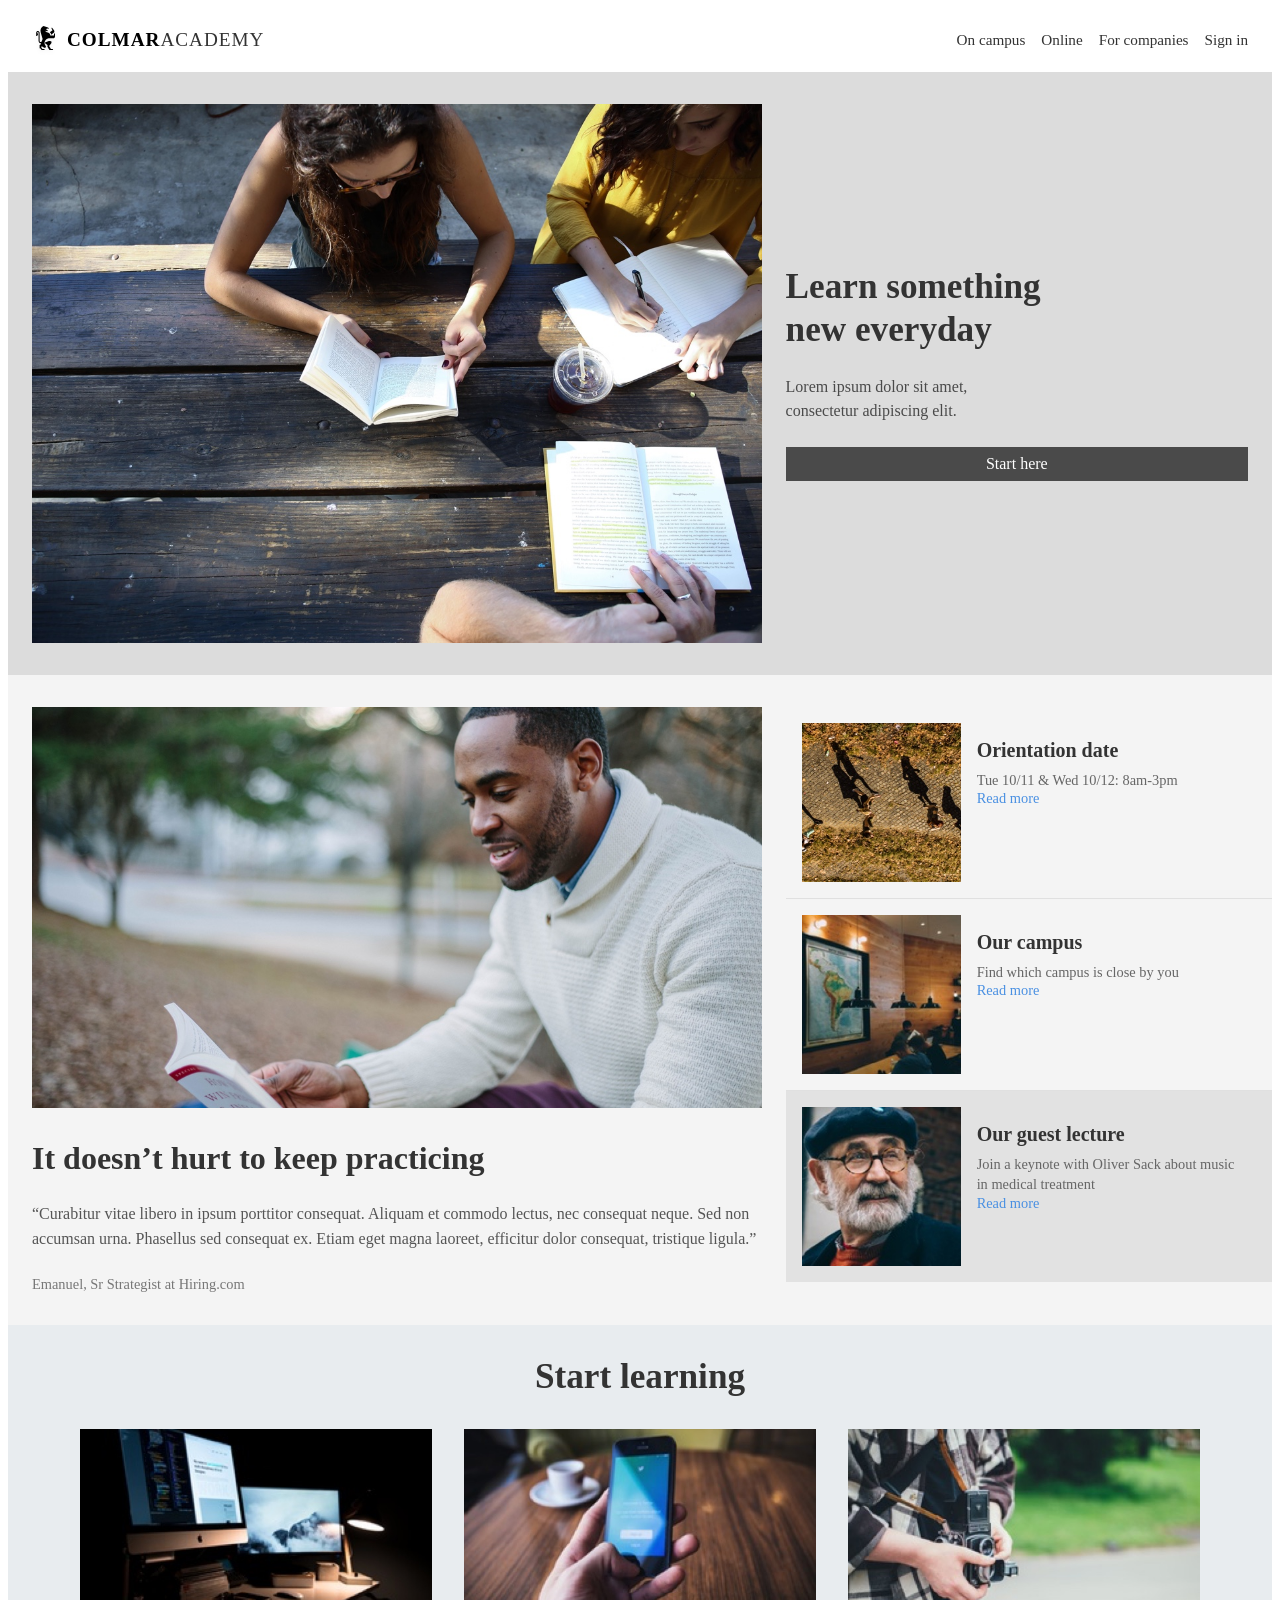
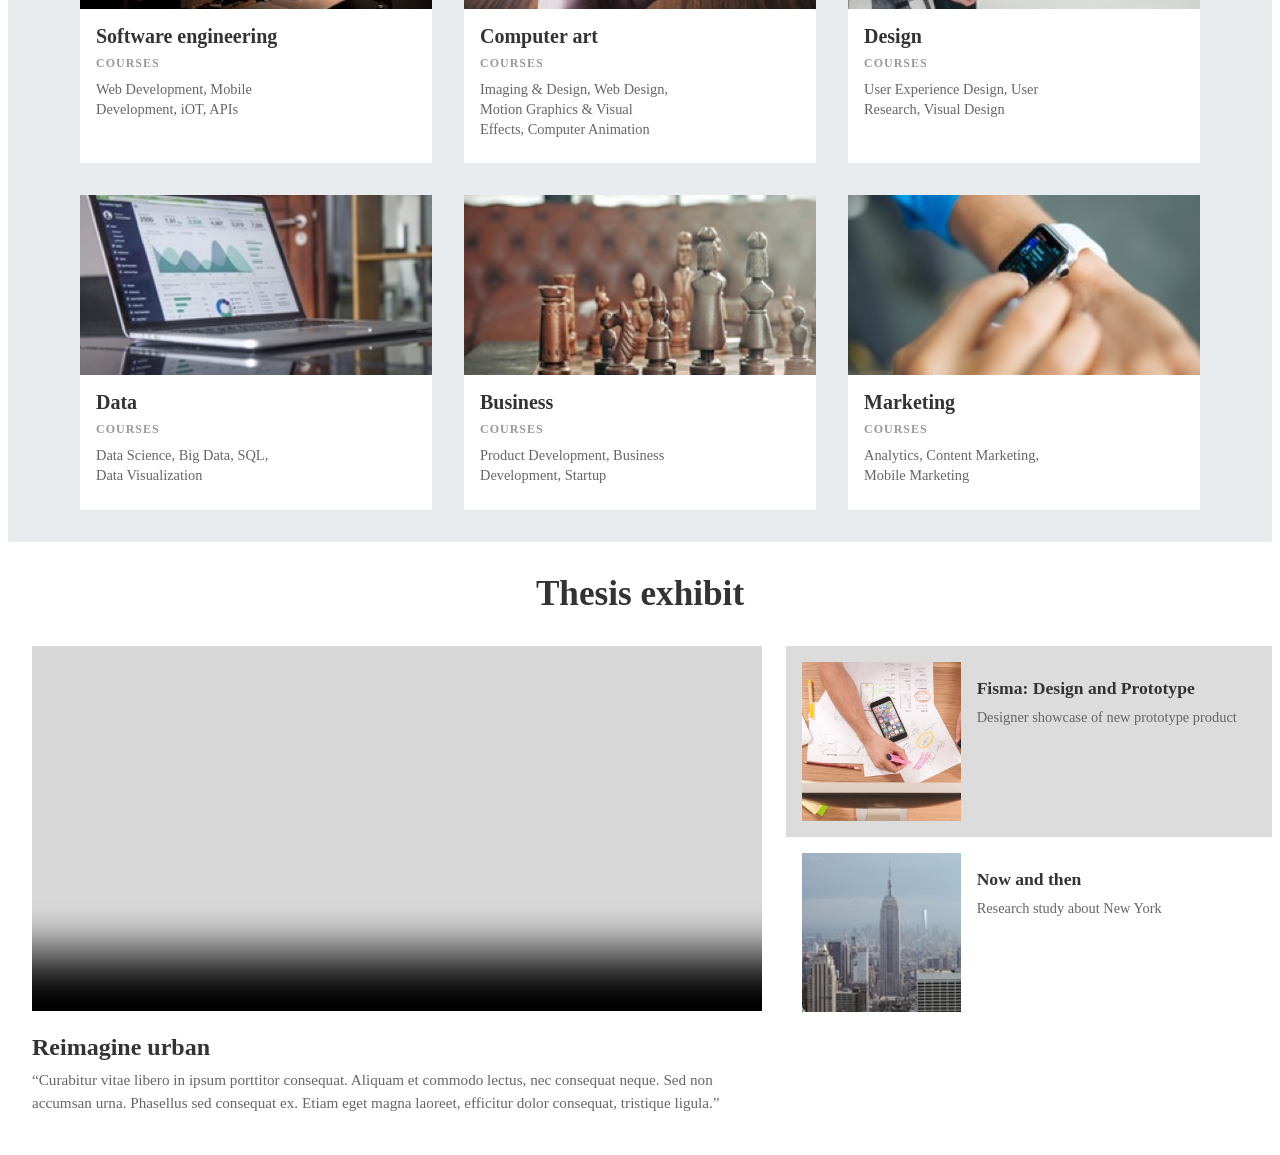
==== Colmar-Academy/index.html @ 50217c03 "24Jul'26 commit" ====
<!DOCTYPE html>
<html lang="en">
<link rel="stylesheet" href="style.css">
<head>
    <meta charset="UTF-8">
    <meta name="viewport" content="width=device-width, initial-scale=1.0">
    <title>Colmar Academy</title>
</head>
<body>
<header class="header">
  <div class="header-logo">
    <img src="images/ic-logo.svg" alt="Colmar Academy Logo">
    <span><strong>COLMAR</strong>ACADEMY</span>
  </div>

  <nav class="header-nav">
    <a href="#">On campus</a>
    <a href="#">Online</a>
    <a href="#">For companies</a>
    <a href="#">Sign in</a>
  </nav>
</header>

<!--====================================================================-->
<!--This parts is main.-->
<!--====================================================================-->
<main>

    <!-- First section call class hero -->
    <section class="hero">
  <div class="hero-image">
    <img src="images/banner.jpg" alt="Learn something new everyday">
  </div>
  <div class="hero-content">
    <h1>Learn something<br>new everyday</h1>
    <p>Lorem ipsum dolor sit amet,<br>consectetur adipiscing elit.</p>
    <a href="#" class="hero-btn">Start here</a>
  </div>
</section>
<!--==================================================================-->
<!-- Second section call class information -->
<!--==================================================================-->
<section class="information">
  <!-- ส่วนฝั่งซ้าย (ขนาด 60%) -->
  <div class="info-main">
    <div class="main-image">
      <img src="images/information-main.jpg" alt="It doesn't hurt to keep practicing">
    </div>
    <div class="main-content">
      <h2>It doesn’t hurt to keep practicing</h2>
      <p class="quote">
        “Curabitur vitae libero in ipsum porttitor consequat. Aliquam et commodo lectus, 
        nec consequat neque. Sed non accumsan urna. Phasellus sed consequat ex. Etiam 
        eget magna laoreet, efficitur dolor consequat, tristique ligula.”
      </p>
      <p class="author">Emanuel, Sr Strategist at Hiring.com</p>
    </div>
  </div>

  <!-- ส่วนฝั่งขวา (ขนาด 40%) -->
  <div class="info-sidebar">
    <!-- การ์ดย่อยที่ 1 -->
    <div class="info-card">
      <div class="card-image">
        <img src="images/information-orientation.jpg" alt="Orientation date">
      </div>
      <div class="card-content">
        <h3>Orientation date</h3>
        <p>Tue 10/11 & Wed 10/12: 8am-3pm</p>
        <a href="#">Read more</a>
      </div>
    </div>

    <!-- การ์ดย่อยที่ 2 -->
    <div class="info-card">
      <div class="card-image">
        <img src="images/information-campus.jpg" alt="Our campus">
      </div>
      <div class="card-content">
        <h3>Our campus</h3>
        <p>Find which campus is close by you</p>
        <a href="#">Read more</a>
      </div>
    </div>

    <!-- การ์ดย่อยที่ 3 -->
    <div class="info-card">
      <div class="card-image">
        <img src="images/information-guest-lecture.jpg" alt="Our guest lecture">
      </div>
      <div class="card-content">
        <h3>Our guest lecture</h3>
        <p>Join a keynote with Oliver Sack about music in medical treatment</p>
        <a href="#">Read more</a>
      </div>
    </div>
  </div>
</section>


<!--==================================================================-->
<!-- Third section call class courses -->    
<section class="courses">
  <h2>Start learning</h2>

  <div class="courses-grid">
    <!-- คอร์สที่ 1 -->
    <div class="course-card">
      <img src="images/course-software.jpg" alt="Software engineering">
      <div class="card-content">
        <h3>Software engineering</h3>
        <span class="category">COURSES</span>
        <p>Web Development, Mobile Development, iOT, APIs</p>
      </div>
    </div>

    <!-- คอร์สที่ 2 -->
    <div class="course-card">
      <img src="images/course-computer-art.jpg" alt="Computer art">
      <div class="card-content">
        <h3>Computer art</h3>
        <span class="category">COURSES</span>
        <p>Imaging & Design, Web Design, Motion Graphics & Visual Effects, Computer Animation</p>
      </div>
    </div>

    <!-- คอร์สที่ 3 -->
    <div class="course-card">
      <img src="images/course-design.jpg" alt="Design">
      <div class="card-content">
        <h3>Design</h3>
        <span class="category">COURSES</span>
        <p>User Experience Design, User Research, Visual Design</p>
      </div>
    </div>

    <!-- คอร์สที่ 4 -->
    <div class="course-card">
      <img src="images/course-data.jpg" alt="Data">
      <div class="card-content">
        <h3>Data</h3>
        <span class="category">COURSES</span>
        <p>Data Science, Big Data, SQL, Data Visualization</p>
      </div>
    </div>

    <!-- คอร์สที่ 5 -->
    <div class="course-card">
      <img src="images/course-business.jpg" alt="Business">
      <div class="card-content">
        <h3>Business</h3>
        <span class="category">COURSES</span>
        <p>Product Development, Business Development, Startup</p>
      </div>
    </div>

    <!-- คอร์สที่ 6 -->
    <div class="course-card">
      <img src="images/course-marketing.jpg" alt="Marketing">
      <div class="card-content">
        <h3>Marketing</h3>
        <span class="category">COURSES</span>
        <p>Analytics, Content Marketing, Mobile Marketing</p>
      </div>
    </div>
  </div>
</section>



<!--==================================================================-->        
<!-- Fourth section call class thesis -->    
 
<section class="thesis">
  <h2>Thesis exhibit</h2>

  <div class="thesis-container">
    <!-- ฝั่งซ้าย: วิดีโอหลักและรายละเอียด (60%) -->
    <div class="thesis-main">
      <div class="video-wrapper">
        <video controls poster="images/video-placeholder.jpg">
          <source src="vdo/thesis.mp4" type="video/mp4">
          Your browser does not support the video tag.
        </video>
      </div>
      <div class="thesis-main-content">
        <h3>Reimagine urban</h3>
        <p>
          “Curabitur vitae libero in ipsum porttitor consequat. Aliquam et commodo lectus, 
          nec consequat neque. Sed non accumsan urna. Phasellus sed consequat ex. Etiam 
          eget magna laoreet, efficitur dolor consequat, tristique ligula.”
        </p>
      </div>
    </div>

    <!-- ฝั่งขวา: รายการการ์ดย่อย (40%) -->
    <div class="thesis-sidebar">
      <!-- การ์ดที่ 1 (Active/Highlighted ในภาพ) -->
      <div class="thesis-card active">
        <div class="card-image">
          <img src="images/thesis-fisma.jpg" alt="Fisma: Design and Prototype">
        </div>
        <div class="card-content">
          <h4>Fisma: Design and Prototype</h4>
          <p>Designer showcase of new prototype product</p>
        </div>
      </div>

      <!-- การ์ดที่ 2 -->
      <div class="thesis-card">
        <div class="card-image">
          <img src="images/thesis-now-and-then.jpg" alt="Now and then">
        </div>
        <div class="card-content">
          <h4>Now and then</h4>
          <p>Research study about New York</p>
        </div>
      </div>
    </div>
  </div>
</section>

    </main>



    

<!--=================================================-->
<!--Bottom part of the page.--> 
<!--=================================================-->   
    <!-- Footer section call class footer -->
    <footer>
        <div></div>
    </footer>
</body>
</html>
---- Colmar-Academy/style.css ----
/* คอนเทนเนอร์หลัก (.header) */
.header {
  display: flex;
  justify-content: space-between; /* แยกฝั่งซ้าย (Logo) และฝั่งขวา (Nav) ออกจากกัน */
  align-items: center;            /* จัดให้อยู่ตรงกลางตามแนวตั้ง */
  height: 64px;                   /* กำหนดความสูง 64px ตามสเปก */
  padding: 0 24px;                /* ระยะขอบซ้าย-ขวา 24px */
  background-color: #ffffff;
  box-sizing: border-box;
}

/* ฝั่งซ้าย: โลโก้ */
.header-logo {
  display: flex;
  align-items: center;
  height: 32px;                   /* กำหนดความสูงพื้นที่โลโก้ 32px */
  gap: 8px;                       /* ระยะห่างระหว่างไอคอนกับข้อความ */
}

.header-logo img {
  height: 100%;                   /* ให้ไอคอนขยายเต็มความสูง 32px */
  width: auto;
}

.header-logo span {
  font-size: 1.2rem;
  color: #333333;
  letter-spacing: 1px;
}

.header-logo strong {
  font-weight: 800;
  color: #000000;
}

/* ฝั่งขวา: เมนู */
.header-nav {
  display: flex;
  align-items: center;
  gap: 16px;                      /* ระยะห่างระหว่างแต่ละเมนู 16px ตามภาพ */
}

.header-nav a {
  text-decoration: none;
  color: #333333;
  font-size: 0.95rem;
  transition: color 0.2s ease;
}

.header-nav a:hover {
  color: #000000;
}

/*================================================================*/
/* คอนเทนเนอร์หลัก (.hero) */
.hero {
  display: flex;
  align-items: center;
  background-color: #dcdcdc;    /* สีพื้นหลังเทาอ่อนตามภาพ */
  padding: 32px 24px;           /* บน-ล่าง 32px, ซ้าย-ขวา 24px */
  gap: 24px;                    /* ระยะห่างระหว่างรูปกับเนื้อหา 24px */
  box-sizing: border-box;
}

/* ส่วนรูปภาพฝั่งซ้าย (60%) */
.hero-image {
  flex: 0 0 60%;                /* กำหนดความกว้าง 60% */
  max-width: 60%;
}

.hero-image img {
  width: 100%;
  height: auto;
  display: block;
}

/* ส่วนเนื้อหาฝั่งขวา */
.hero-content {
  flex: 1;                      /* ครอบคลุมพื้นที่ที่เหลือ */
}

.hero-content h1 {
  font-size: 2.2rem;
  font-weight: 700;
  color: #333333;
  margin: 0 0 24px 0;           /* เว้นระยะห่างด้านล่าง 24px */
  line-height: 1.2;
}

.hero-content p {
  font-size: 1rem;
  color: #4a4a4a;
  margin: 0 0 24px 0;           /* เว้นระยะห่างด้านล่าง 24px */
  line-height: 1.5;
}

/* ปุ่ม Start here */
.hero-btn {
  display: block;               /* หรือ inline-block เต็มความกว้างเนื้อหา */
  background-color: #4a4a4a;    /* สีปุ่มเทาเข้ม */
  color: #ffffff;
  text-decoration: none;
  padding: 8px 0;               /* Padding บน-ล่าง 8px ตามภาพ */
  text-align: center;
  font-size: 1rem;
}

/* ====================================================================*/
/* Class Information */
/* ====================================================================*/
 /* คอนเทนเนอร์หลัก (.information) */
.information {
  display: flex;
  padding: 32px 24px;         /* ขอบบน-ล่าง 32px, ขอบซ้าย-ขวา 24px */
  gap: 24px;                  /* ระยะห่างระหว่างฝั่งซ้ายและขวา 24px */
  background-color: #f4f4f4;  /* สีพื้นหลังรวม */
  box-sizing: border-box;
}
/* Information Section */
/* =========================================
   1. ฝั่งซ้าย (Main Section - 60%)
   ========================================= */
.info-main {
  flex: 0 0 60%;              /* ความกว้าง 60% ตามภาพ */
  max-width: 60%;
}

.main-image img {
  width: 100%;
  height: auto;
  display: block;
  margin-bottom: 32px;        /* ระยะห่างจากรูปไปหัวข้อ 32px */
}

.main-content h2 {
  font-size: 2rem;
  font-weight: 700;
  color: #333333;
  margin: 0 0 24px 0;         /* ระยะห่างใต้หัวข้อ 24px */
}

.main-content .quote {
  font-size: 1rem;
  line-height: 1.6;
  color: #555555;
  margin: 0 0 24px 0;         /* ระยะห่างใต้ข้อความ Quote 24px */
}

.main-content .author {
  font-size: 0.9rem;
  color: #777777;
  margin: 0;
}

/* =========================================
   2. ฝั่งขวา (Sidebar - 40%)
   ========================================= */
.info-sidebar {
  flex: 0 0 40%;              /* ความกว้าง 40% ตามภาพ */
  max-width: 40%;
  display: flex;
  flex-direction: column;
}

/* การ์ดย่อยแต่ละใบ */
.info-card {
  display: flex;
  align-items: flex-start;
  padding: 16px;              /* Padding ด้านในบ็อกซ์ย่อย 16px */
  border-bottom: 1px solid #e0e0e0;
}

.info-card:last-child {
  border-bottom: none;
  background-color: #e2e2e2;  /* Highlight การ์ดใบล่างตามรูปตัวอย่าง */
}

/* สัดส่วนภายในบ็อกซ์ย่อย (รูป 35% : เนื้อหา 65%) */
.card-image {
  flex: 0 0 35%;              /* ความกว้างรูปย่อย 35% */
  max-width: 35%;
}

.card-image img {
  width: 100%;
  height: auto;               /* auto height ตามภาพ */
  display: block;
}

.card-content {
  flex: 0 0 65%;              /* ความกว้างเนื้อหาย่อย 65% */
  max-width: 65%;
  padding-left: 16px;         /* ระยะห่างระหว่างรูปย่อยกับข้อความ 16px */
  box-sizing: border-box;
}

.card-content h3 {
  font-size: 1.1rem;
  font-weight: 700;
  color: #333333;
  margin: 0 0 8px 0;          /* ระยะห่างใต้หัวข้อย่อย 8px */
}

.card-content p {
  font-size: 0.9rem;
  color: #555555;
  margin: 0 0 8px 0;          /* ระยะห่างใต้เนื้อหาย่อย 8px */
  line-height: 1.4;
}

.card-content a {
  font-size: 0.9rem;
  color: #4a90e2;
  text-decoration: none;
}

.card-content a:hover {
  text-decoration: underline;
}

/*===== Class Courses Section ===== */
/* คอนเทนเนอร์หลัก (.courses) */
.courses {
  background-color: #e8ecef;     /* สีพื้นหลังสีเทาอ่อน */
  padding: 32px 72px;            /* บน-ล่าง 32px, ซ้าย-ขวา 72px ตามภาพ */
  text-align: center;
  box-sizing: border-box;
}

/* หัวข้อ Start learning */
.courses h2 {
  font-size: 2.2rem;
  font-weight: 700;
  color: #333333;
  margin: 0 0 32px 0;            /* เว้นระยะห่างด้านล่าง 32px ไปยัง Grid */
}

/* ตารางจัดวางการ์ด 3 คอลัมน์ */
.courses-grid {
  display: grid;
  grid-template-columns: repeat(3, 1fr); /* แบ่ง 3 คอลัมน์เท่า ๆ กัน */
  gap: 32px 32px;                /* ระยะห่างระหว่างการ์ดแนวนอนและแนวตั้ง 32px */
}

/* การ์ดแต่ละใบ */
.course-card {
  background-color: #ffffff;      /* ตัวการ์ดสีขาว */
  text-align: left;
  display: flex;
  flex-direction: column;
}

.course-card img {
  width: 100%;
  height: auto;                  /* ความสูง auto ตามป้ายกำกับ auto */
  display: block;
}

/* เนื้อหาภายในตัวการ์ด */
.card-content {
  padding: 16px 16px 24px 16px;  /* บน 16px, ซ้าย-ขวา 16px, ล่าง 24px/32px */
  display: flex;
  flex-direction: column;
  flex-grow: 1;
}

.card-content h3 {
  font-size: 1.25rem;
  font-weight: 700;
  color: #333333;
  margin: 0 0 8px 0;             /* เว้นระยะล่างไปที่หมวดหมู่ 8px */
}

.card-content .category {
  font-size: 0.75rem;
  font-weight: 600;
  color: #999999;
  letter-spacing: 1px;
  text-transform: uppercase;
  margin-bottom: 8px;            /* เว้นระยะล่างไปที่คำอธิบาย 8px */
}

.card-content p {
  font-size: 0.9rem;
  color: #666666;
  margin: 0;
  line-height: 1.4;
}

/*===================================================================*/
/* thesis section */
/* ==================================================================*/
/* คอนเทนเนอร์หลัก (.thesis) */
.thesis {
  background-color: #ffffff;
  padding: 0 24px 32px 24px;   /* ซ้าย-ขวา 24px, ด้านล่าง 32px */
  box-sizing: border-box;
}

/* หัวข้อหลัก Thesis exhibit */
.thesis h2 {
  font-size: 2.2rem;
  font-weight: 700;
  text-align: center;
  color: #333333;
  margin: 32px 0;              /* บน-ล่าง 32px ตามภาพ */
}

/* กล่องครอบเลย์เอาต์ซ้าย-ขวา */
.thesis-container {
  display: flex;
  gap: 24px;                   /* ระยะห่างระหว่างฝั่งวิดีโอกับการ์ดขวา 24px */
}

/* =========================================
   1. ฝั่งซ้าย (Main Video Section - 60%)
   ========================================= */
.thesis-main {
  flex: 0 0 60%;               /* ความกว้าง 60% ตามภาพ */
  max-width: 60%;
  max-height:fit-content;
}

.video-wrapper video {
  width: 100%;
  height: 100%;
  display: block;
  background-color: #d8d8d8;   /* สีสำรองกรณีวิดีโอกำลังโหลด */
  margin-bottom: 24px;         /* ระยะห่างใต้ Video 24px */
}

.thesis-main-content h3 {
  font-size: 1.5rem;
  font-weight: 700;
  color: #333333;
  margin: 0 0 8px 0;           /* ระยะห่างใต้หัวข้อ 8px ตามภาพ */
}

.thesis-main-content p {
  font-size: 0.95rem;
  line-height: 1.5;
  color: #666666;
  margin: 0;
}

/* =========================================
   2. ฝั่งขวา (Sidebar Section - 40%)
   ========================================= */
.thesis-sidebar {
  flex: 0 0 40%;               /* ความกว้าง 40% ตามภาพ */
  max-width: 40%;
  display: flex;
  flex-direction: column;
}

/* ตัวการ์ดย่อย */
.thesis-card {
  display: flex;
  align-items: flex-start;
  padding: 16px;               /* Padding รอบด้านของการ์ด 16px */
  box-sizing: border-box;
}

/* การ์ดที่มีสถานะ Highlighted (สีเทาตามภาพ) */
.thesis-card.active {
  background-color: #dcdcdc;   /* สีพื้นหลังการ์ดแรกตามรูป */
}

/* สัดส่วนภายในบ็อกซ์ย่อย (รูป 35% : เนื้อหา 65%) */
.card-image {
  flex: 0 0 35%;               /* ความกว้างรูปย่อย 35% */
  max-width: 35%;
}

.card-image img {
  width: 100%;
  height: auto;                /* ความสูง auto ตามภาพ */
  display: block;
}

.card-content {
  flex: 0 0 65%;               /* ความกว้างเนื้อหา 65% */
  max-width: 65%;
  padding-left: 16px;          /* ระยะห่างระหว่างรูปย่อยกับข้อความ 16px */
  box-sizing: border-box;
}

.card-content h4 {
  font-size: 1.1rem;
  font-weight: 700;
  color: #333333;
  margin: 0 0 8px 0;
}

.card-content p {
  font-size: 0.9rem;
  color: #666666;
  margin: 0;
  line-height: 1.4;
}
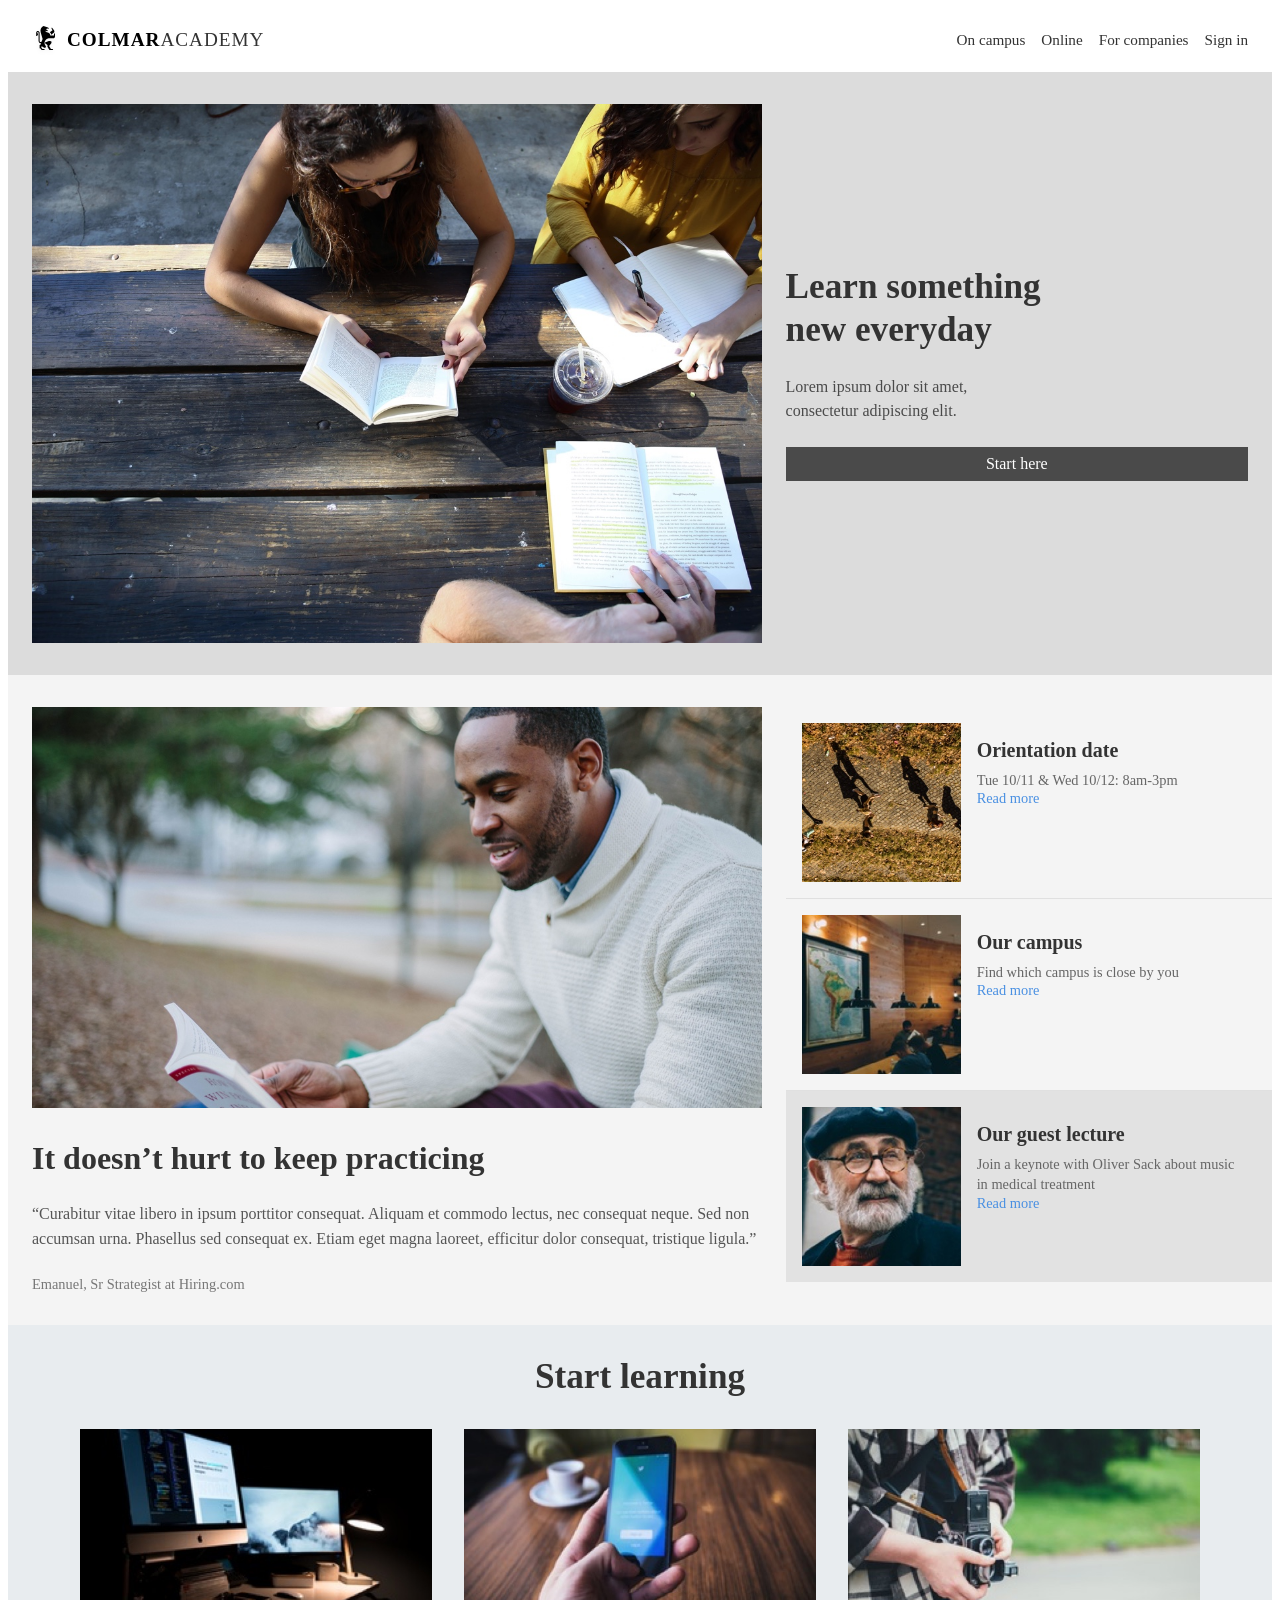
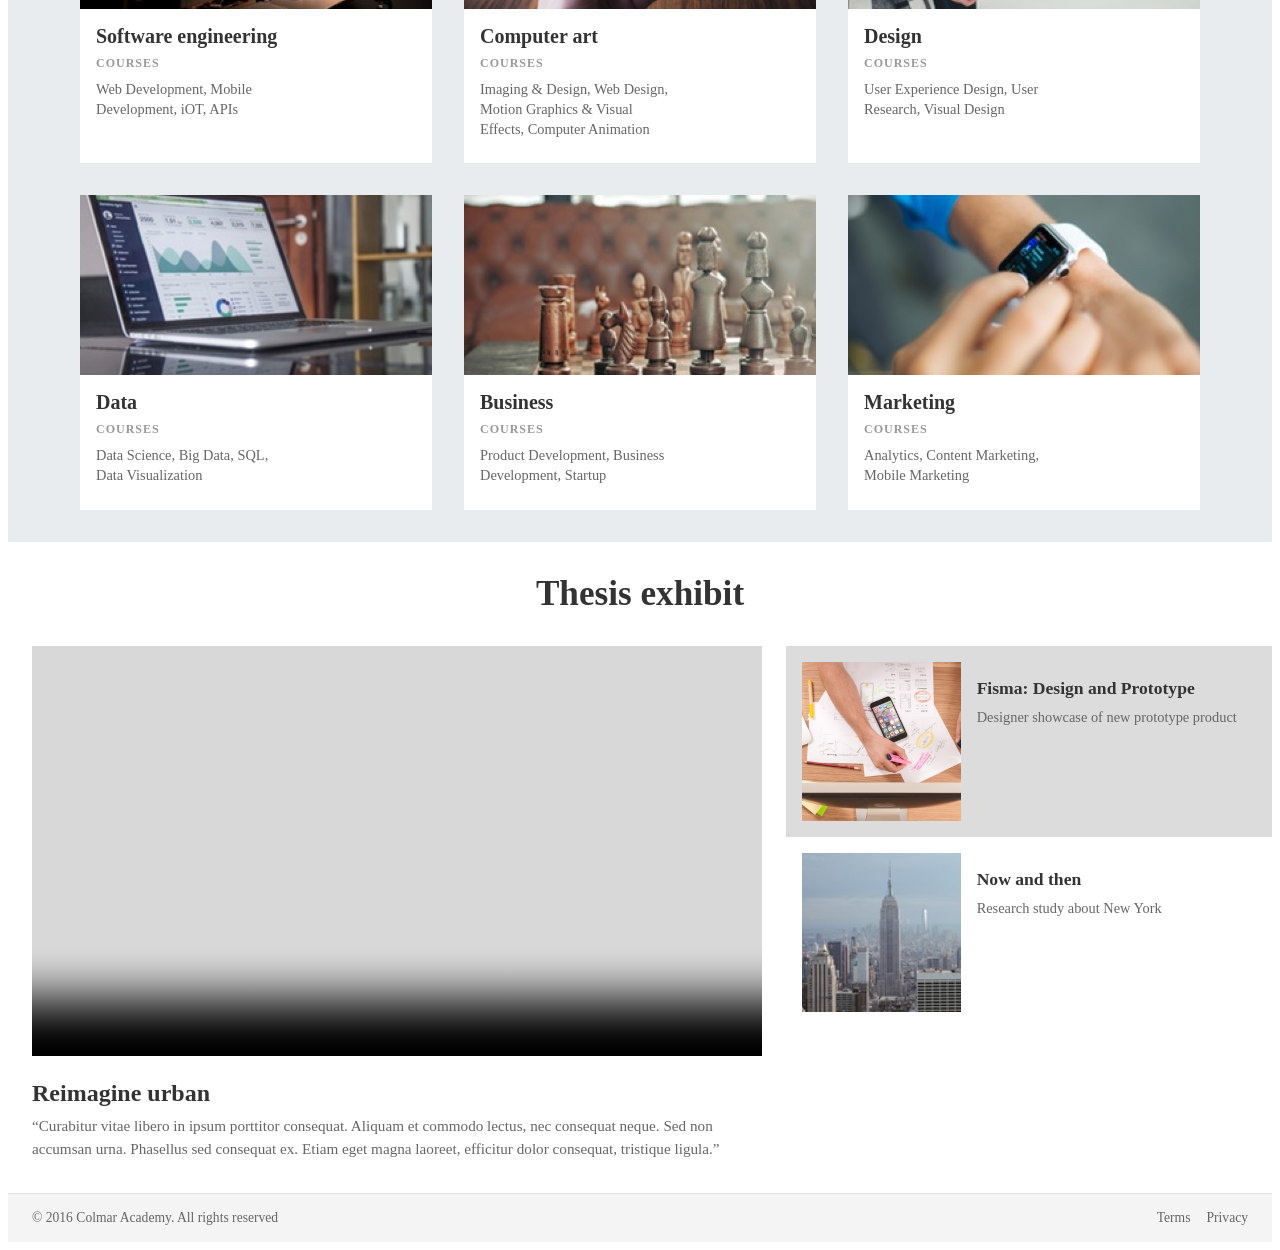
==== commit 8fef8a87: "24Jul'26 3rd commit" ====
--- a/Colmar-Academy/index.html
+++ b/Colmar-Academy/index.html
@@ -223,15 +223,19 @@
     </main>
 
 
-
-    
-
 <!--=================================================-->
 <!--Bottom part of the page.--> 
 <!--=================================================-->   
     <!-- Footer section call class footer -->
-    <footer>
-        <div></div>
-    </footer>
+<footer class="footer">
+  <div class="footer-copyright">
+    © 2016 Colmar Academy. All rights reserved
+  </div>
+  <div class="footer-links">
+    <a href="#">Terms</a>
+    <a href="#">Privacy</a>
+  </div>
+</footer>
+
 </body>
 </html>
--- a/Colmar-Academy/style.css
+++ b/Colmar-Academy/style.css
@@ -323,7 +323,9 @@
 
 .video-wrapper video {
   width: 100%;
-  height: 100%;
+  height: auto;                /* 1. เปลี่ยนจาก 100% เป็น auto เพื่อให้ปรับความสูงตามสัดส่วนจริง */
+  aspect-ratio: 16 / 9;        /* 2. ล็อกสัดส่วน 16:9 ไว้ตั้งแต่วินาทีแรกที่โหลด (กันกรอบยุบ/ยืด) */
+  object-fit: cover;           /* 3. จัดให้เนื้อหาวิดีโอแสดงผลพอดีกรอบ ไม่เสียสัดส่วน */
   display: block;
   background-color: #d8d8d8;   /* สีสำรองกรณีวิดีโอกำลังโหลด */
   margin-bottom: 24px;         /* ระยะห่างใต้ Video 24px */
@@ -398,3 +400,37 @@
   margin: 0;
   line-height: 1.4;
 }
+
+/*===================== footer section ==================*/
+/* คอนเทนเนอร์หลัก (.footer) */
+.footer {
+  display: flex;
+  justify-content: space-between; /* แยกซ้าย-ขวาออกจากกัน */
+  align-items: center;            /* จัดให้อยู่ตรงกลางตามแนวตั้ง */
+  padding: 16px 24px;             /* บน-ล่าง 16px, ซ้าย-ขวา 24px ตามภาพ */
+  background-color: #f4f4f4;      /* สีพื้นหลังเทาอ่อน */
+  border-top: 1px solid #e0e0e0;  /* เส้นขอบสีเทาด้านบน */
+  box-sizing: border-box;
+}
+
+/* ฝั่งซ้าย: ข้อความ Copyright */
+.footer-copyright {
+  font-size: 0.85rem;
+  color: #666666;
+}
+
+/* ฝั่งขวา: ลิงก์เมนู */
+.footer-links {
+  display: flex;
+  gap: 16px;                      /* ระยะห่างระหว่าง Terms และ Privacy */
+}
+
+.footer-links a {
+  font-size: 0.85rem;
+  color: #666666;
+  text-decoration: none;
+}
+
+.footer-links a:hover {
+  color: #333333;
+}
